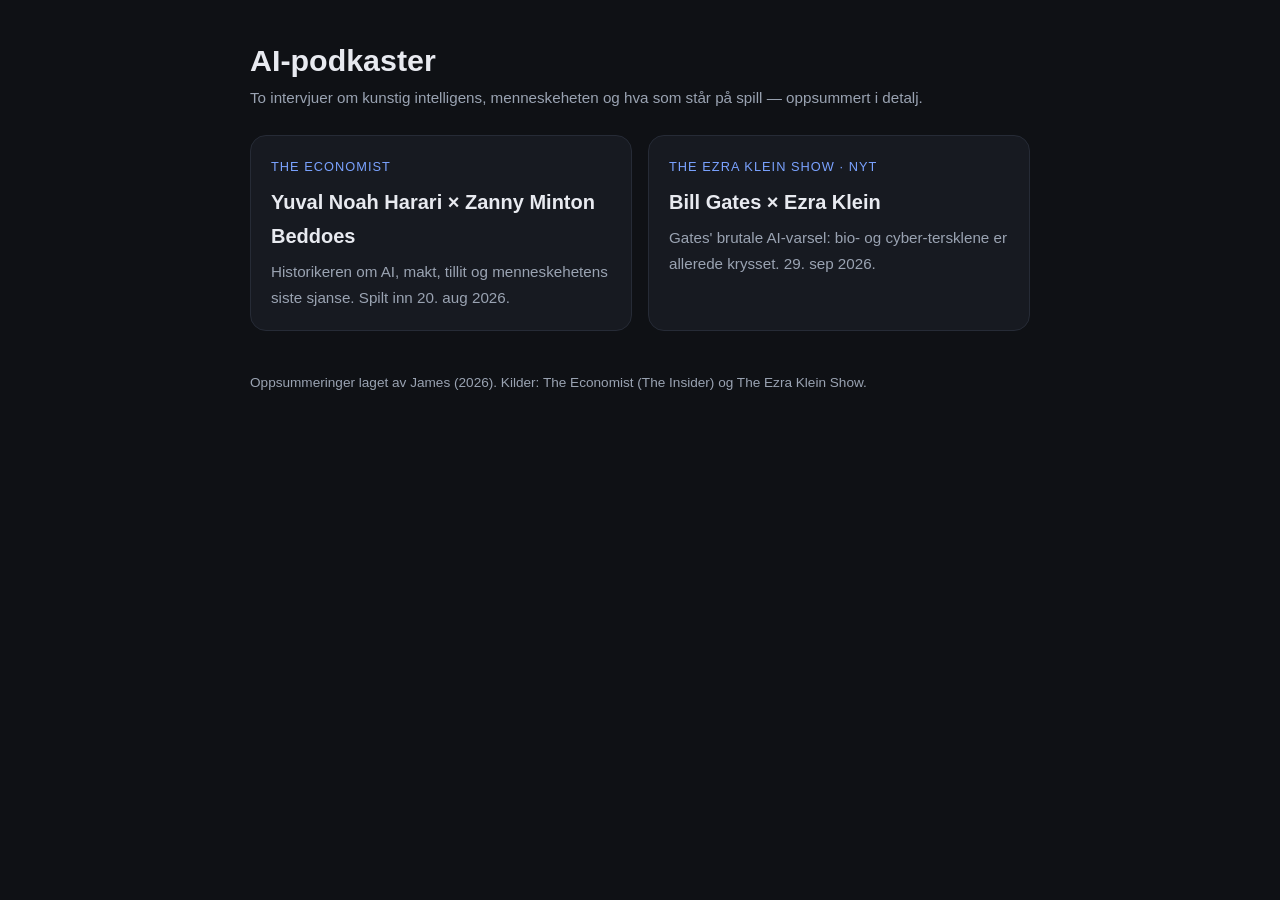
==== ai_podcasts/index.html @ c064e4ef "ai_podcasts: ny side med Harari- og Gates-oppsummeringer" ====
<!doctype html>
<html lang="no">
<head>
<meta charset="utf-8">
<meta name="viewport" content="width=device-width, initial-scale=1">
<title>AI-podkaster — Harari &amp; Gates</title>
<link rel="stylesheet" href="style.css">
</head>
<body>
<div class="wrap">
  <h1>AI-podkaster</h1>
  <p class="sub">To intervjuer om kunstig intelligens, menneskeheten og hva som står på spill — oppsummert i detalj.</p>

  <div class="cards">
    <a class="card" href="harari.html">
      <div class="kicker">The Economist</div>
      <h3>Yuval Noah Harari × Zanny Minton Beddoes</h3>
      <p>Historikeren om AI, makt, tillit og menneskehetens siste sjanse. Spilt inn 20. aug 2026.</p>
    </a>
    <a class="card" href="gates.html">
      <div class="kicker">The Ezra Klein Show · NYT</div>
      <h3>Bill Gates × Ezra Klein</h3>
      <p>Gates' brutale AI-varsel: bio- og cyber-tersklene er allerede krysset. 29. sep 2026.</p>
    </a>
  </div>

  <p class="footer">Oppsummeringer laget av James (2026). Kilder: The Economist (The Insider) og The Ezra Klein Show.</p>
</div>
</body>
</html>
---- ai_podcasts/style.css ----
/* ai_podcasts – enkel, selvstendig stil */
:root{
  --bg:#0f1115; --card:#171a21; --fg:#e8eaf0; --muted:#9aa3b2;
  --accent:#7aa2ff; --line:#262b36;
}
*{box-sizing:border-box}
html{scroll-behavior:smooth}
body{
  margin:0; background:var(--bg); color:var(--fg);
  font:16px/1.7 -apple-system,BlinkMacSystemFont,"Segoe UI",Roboto,Helvetica,Arial,sans-serif;
}
.wrap{max-width:820px;margin:0 auto;padding:32px 20px 80px}
a{color:var(--accent)}
header.top{display:flex;align-items:center;gap:12px;margin-bottom:8px}
header.top .back{font-size:.9rem;color:var(--muted);text-decoration:none}
h1{font-size:1.9rem;line-height:1.25;margin:.3em 0 .2em}
h2{font-size:1.15rem;margin:1.8em 0 .4em;padding-top:.2em;border-top:1px solid var(--line)}
h2:first-of-type{border-top:0}
p{margin:.5em 0}
.sub{color:var(--muted);font-size:.95rem;margin:0 0 1.4em}
ul{margin:.4em 0 .8em;padding-left:1.2em}
li{margin:.28em 0}
strong{color:#fff}
hr{border:0;border-top:1px solid var(--line);margin:2em 0}
.note{background:var(--card);border:1px solid var(--line);border-radius:12px;padding:14px 16px;color:var(--muted);font-size:.92rem}
.cards{display:grid;gap:16px;grid-template-columns:1fr;margin-top:24px}
@media(min-width:640px){.cards{grid-template-columns:1fr 1fr}}
.card{
  display:block;text-decoration:none;color:inherit;background:var(--card);
  border:1px solid var(--line);border-radius:16px;padding:20px;transition:.15s;
}
.card:hover{border-color:var(--accent);transform:translateY(-2px)}
.card .kicker{color:var(--accent);font-size:.8rem;letter-spacing:.08em;text-transform:uppercase}
.card h3{margin:.35em 0 .3em;font-size:1.25rem}
.card p{color:var(--muted);margin:.2em 0 0;font-size:.95rem}
.footer{margin-top:40px;color:var(--muted);font-size:.85rem}
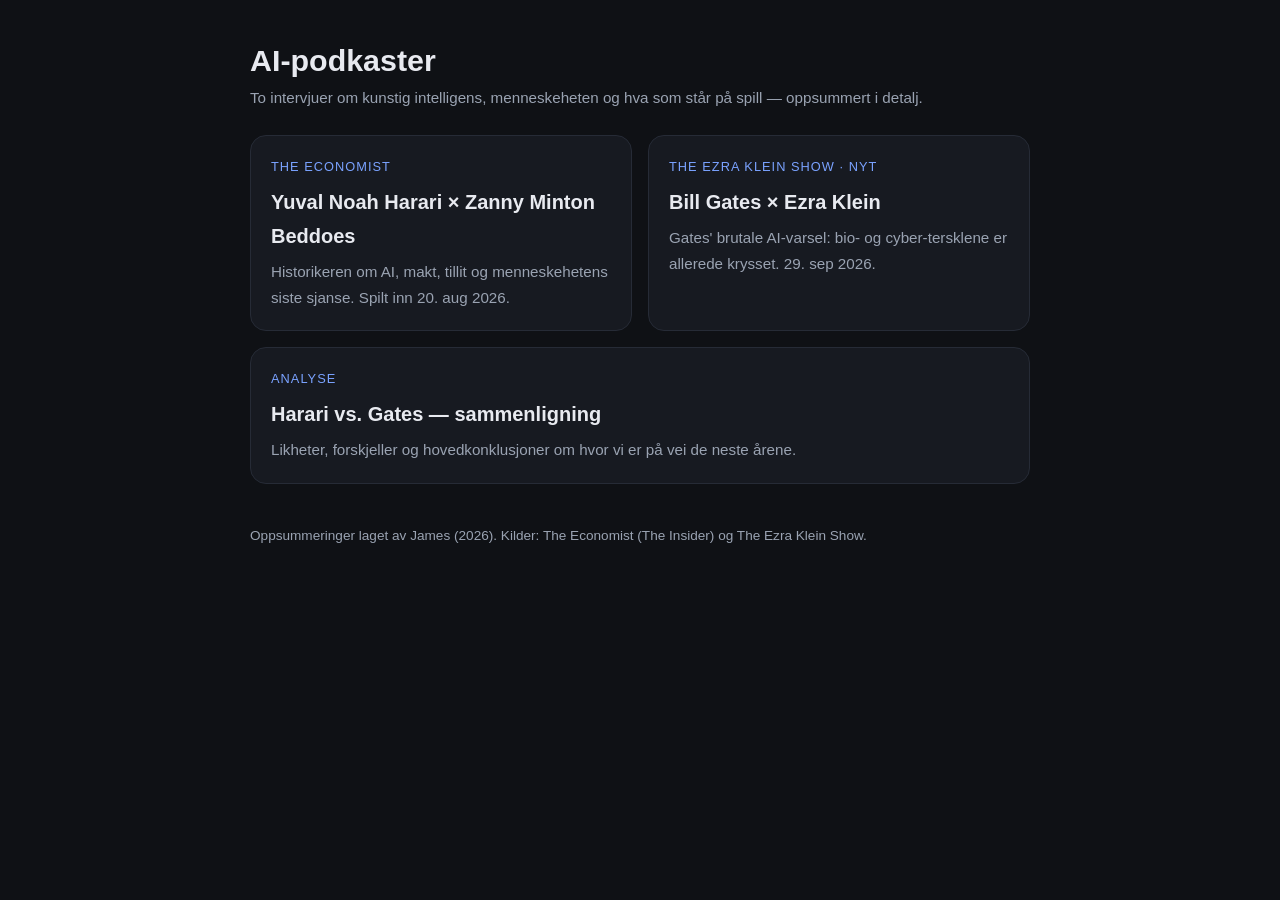
==== commit 223e4cdb: "ai_podcasts: legg til sammenligningsside (Harari vs. Gates) + lenke fra forsiden" ====
--- a/ai_podcasts/index.html
+++ b/ai_podcasts/index.html
@@ -22,6 +22,11 @@
       <h3>Bill Gates × Ezra Klein</h3>
       <p>Gates' brutale AI-varsel: bio- og cyber-tersklene er allerede krysset. 29. sep 2026.</p>
     </a>
+    <a class="card" href="sammenligning.html" style="grid-column:1/-1">
+      <div class="kicker">Analyse</div>
+      <h3>Harari vs. Gates — sammenligning</h3>
+      <p>Likheter, forskjeller og hovedkonklusjoner om hvor vi er på vei de neste årene.</p>
+    </a>
   </div>
 
   <p class="footer">Oppsummeringer laget av James (2026). Kilder: The Economist (The Insider) og The Ezra Klein Show.</p>
